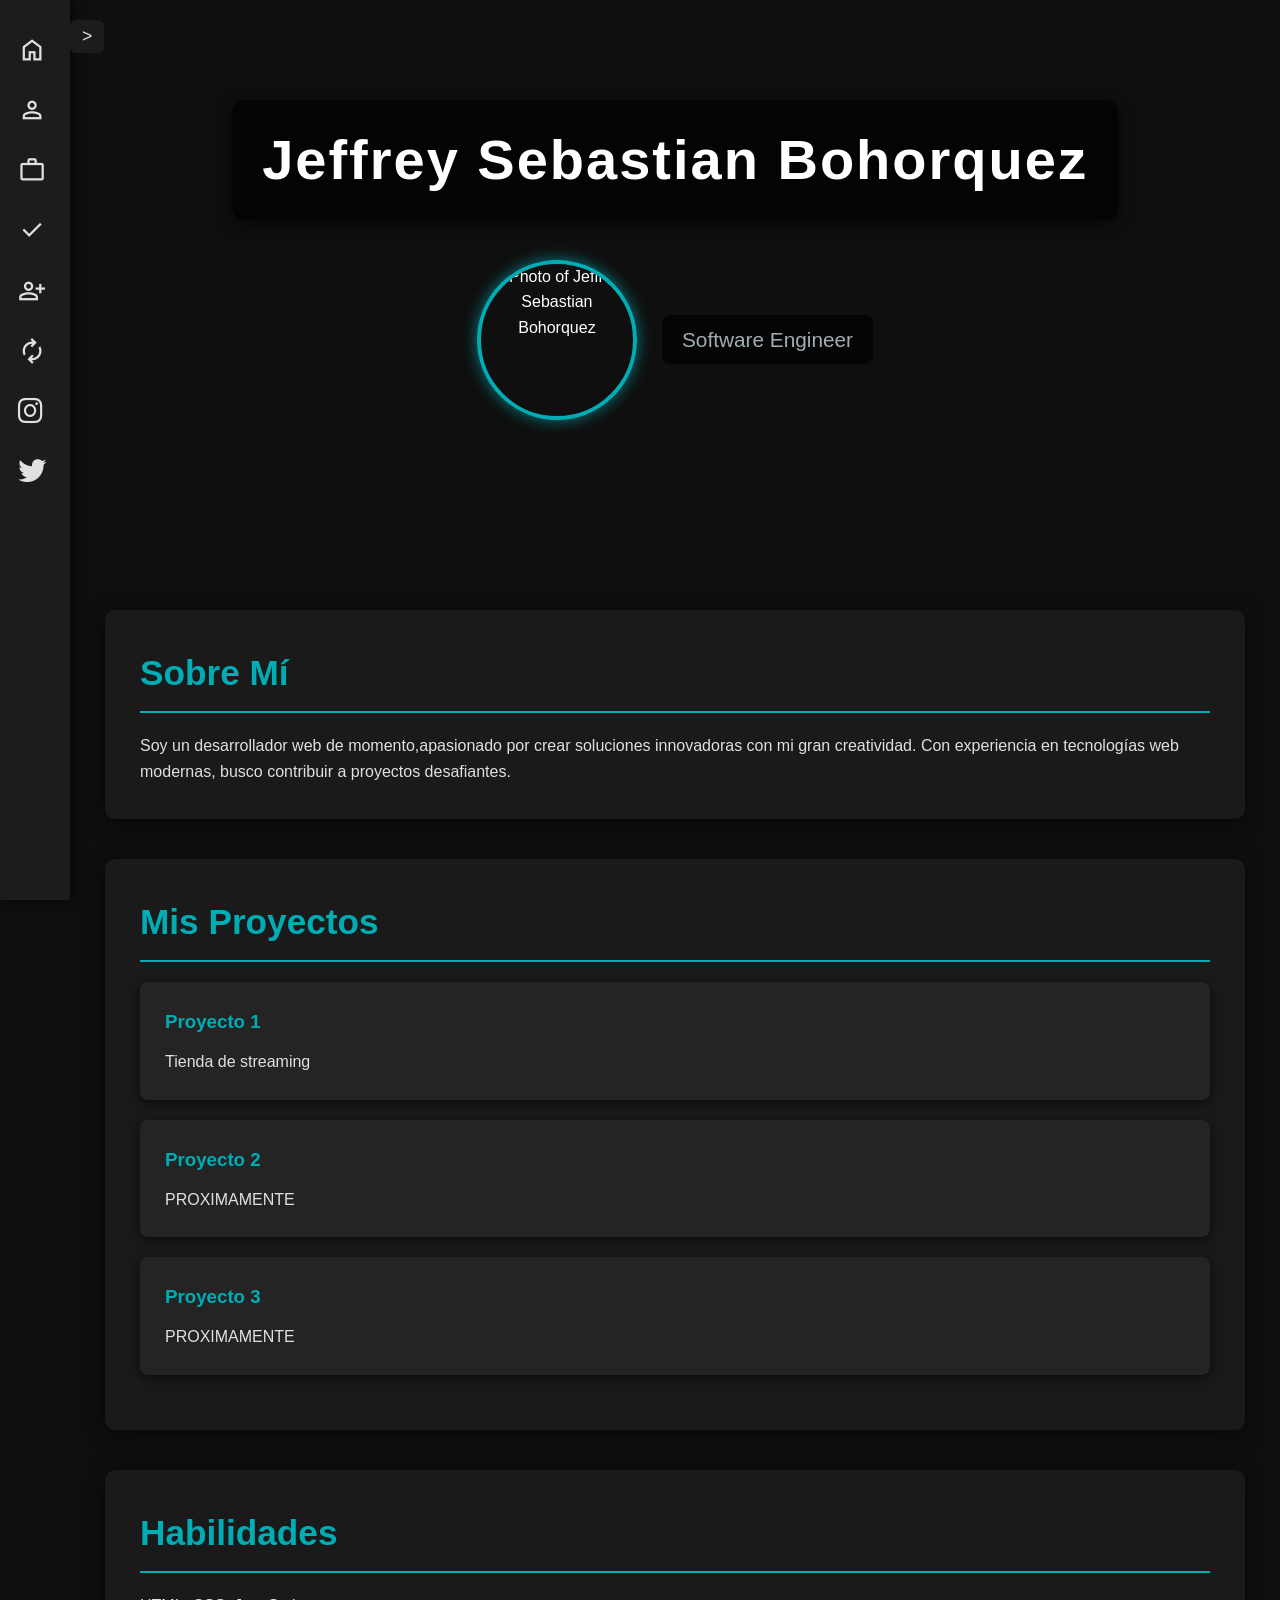
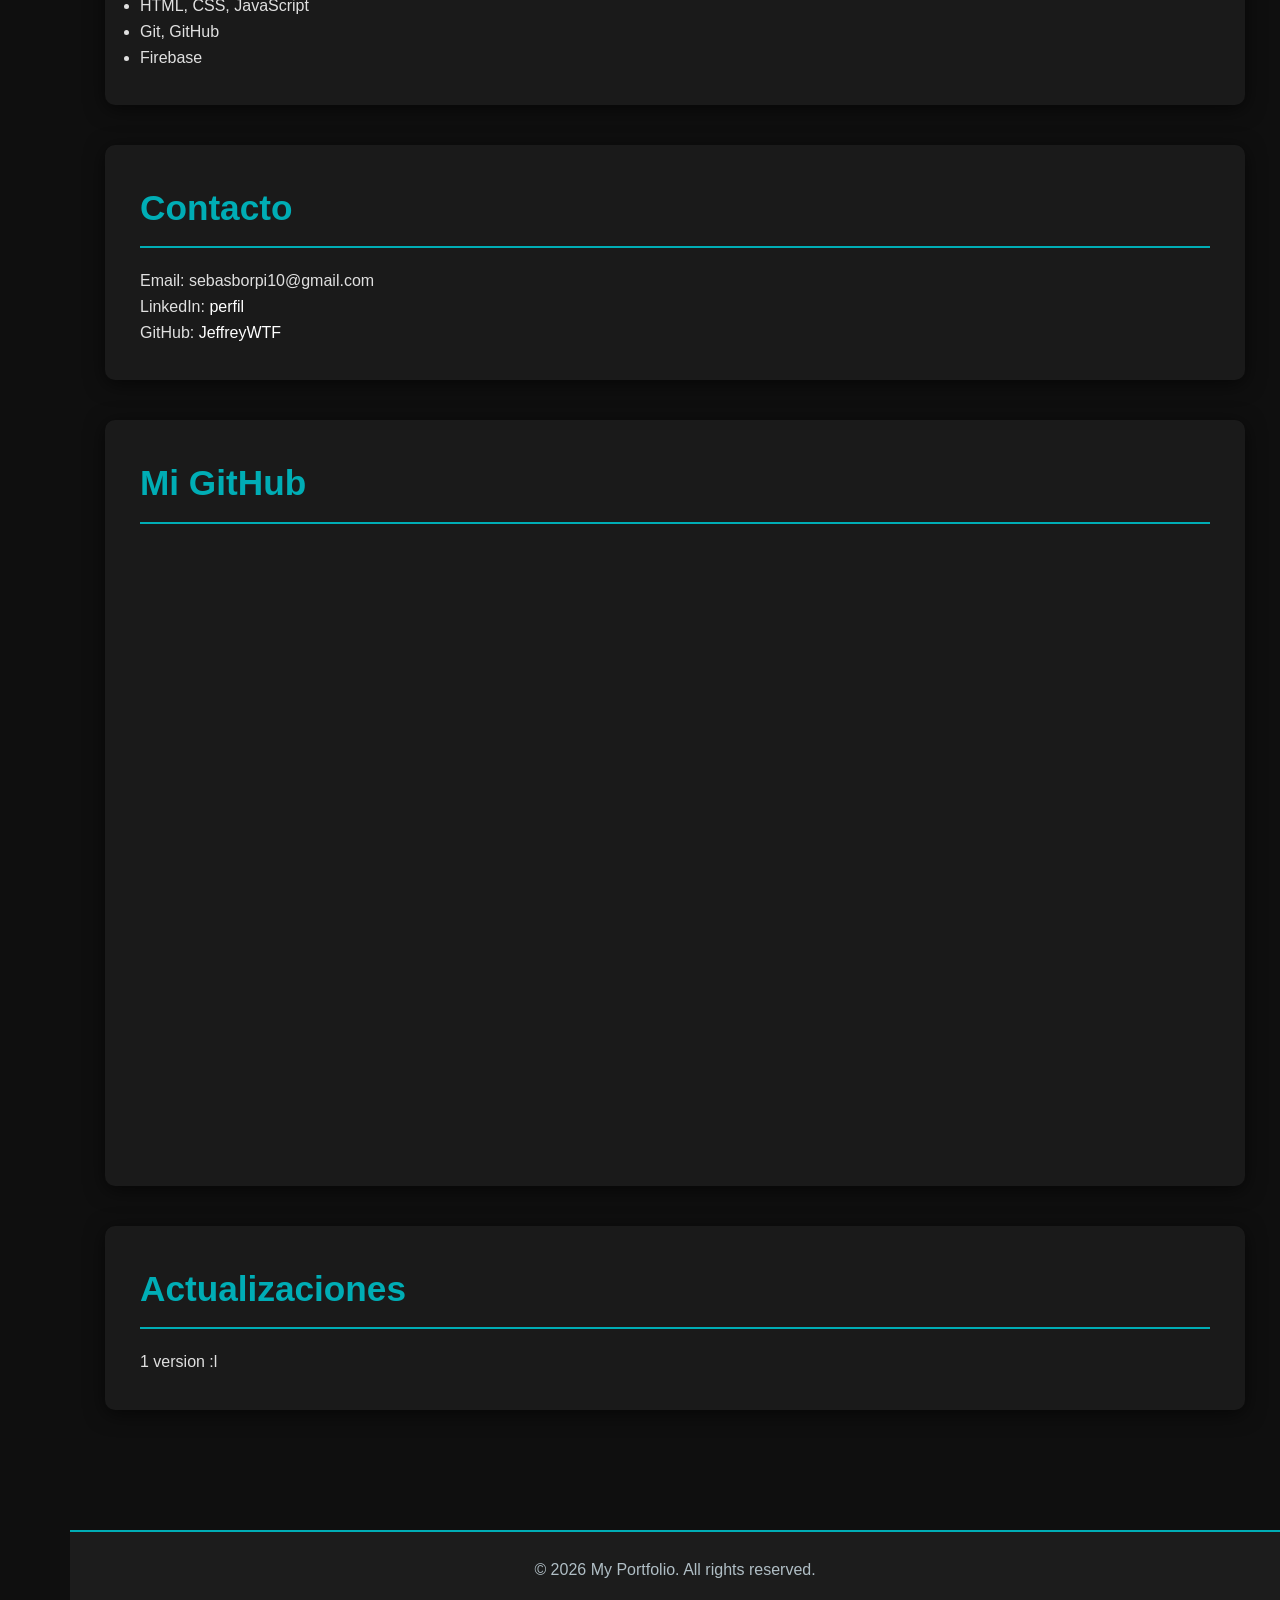
==== index.html @ 6d3e7079 "Minor adjustments to links and text" ====
<!DOCTYPE html>
<html lang="en">
<head>
    <meta charset="UTF-8">
    <meta name="viewport" content="width=device-width, initial-scale=1.0">
    <title>My Portfolio</title>
    <link rel="stylesheet" href="styles.css">
    <link href="https://fonts.googleapis.com/icon?family=Material+Symbols+Outlined:" rel="stylesheet">
    <link rel="stylesheet" href="https://cdnjs.cloudflare.com/ajax/libs/font-awesome/6.0.0/css/all.min.css">
</head>
<body>
    <header id="home">
        <h1>Jeffrey Sebastian Bohorquez</h1>
        <div class="header-content">
            <img src="img/yo.png" alt="Photo of Jeffrey Sebastian Bohorquez" class="profile-photo">
            <p>Software Engineer</p>
        </div>
    </header>
    
  <nav>
    <a href="#home"><i class="material-symbols-outlined">home</i><span class="text">Inicio</span></a>
    <a href="#about-me"><i class="material-symbols-outlined">person_outline</i><span class="text">Sobre Mí</span></a>
    <a href="#projects"><i class="material-symbols-outlined">work_outline</i><span class="text">Proyectos</span></a>
    <a href="#skills"><i class="material-symbols-outlined">check</i><span class="text">Habilidades</span></a>
    <a href="#contact"><i class="material-symbols-outlined">person_add</i><span class="text">Contacto</span></a>
    <a href="#updates"><i class="material-symbols-outlined">autorenew</i><span class="text">Actualizaciones</span></a>
    <a href="#" target="_blank"><i class="fa-brands fa-instagram"></i><span class="text">Instagram</span></a>
    <a href="#" target="_blank"><i class="fa-brands fa-twitter"></i><span class="text">Twitter</span></a>
</nav>
    
    <div class="container">
        <section id="about-me">
            <h2>Sobre Mí</h2>
            <p>Soy un desarrollador web de momento,apasionado por crear soluciones innovadoras con mi gran creatividad.
            Con experiencia en tecnologías web modernas, busco contribuir a proyectos desafiantes.</p>
        </section>
        
        <section id="projects">
            <h2>Mis Proyectos</h2>
            <div class="project">
                <h3>Proyecto 1</h3>
                <a  href="https://karito-streaming.web.app/?fbclid=PAVERFWARLc-lleHRuA2FlbQIxMABzcnRjBmFwcF9pZA8xMjQwMjQ1NzQyODc0MTQAAacv5zqW41UzOSfoG-gDs05r7Ld_RbQ0rKDMAB8_VG51razem8d9_9omB2Qs-Q_aem_AuSIjd5C3peaNzJaFSlWfQ">Tienda de streaming</a>
                
            </div>
            <div class="project">
                <h3>Proyecto 2</h3>
                <p>PROXIMAMENTE</p>
            </div>
            <div class="project">
                <h3>Proyecto 3</h3>
                <p>PROXIMAMENTE</p>
            </div>
        </section>
        
        <section id="skills">
            <h2>Habilidades</h2>
            <ul>
                <li>HTML, CSS, JavaScript</li>
                <li>Git, GitHub</li>
                <li>Firebase</li>
            </ul>
        </section>
        
        <section id="contact">
            <h2>Contacto</h2>
            <p>Email: sebasborpi10@gmail.com</p>
            <p>LinkedIn: <a href="#">perfil</a></p>
            <p>GitHub: <a href="https://github.com/JeffreyWTF">JeffreyWTF</a></p>
        </section>
        
        <section id="github-embed">
            <h2>Mi GitHub</h2>
            <iframe src="https://github.com/JeffreyWTF" width="100%" height="600" frameborder="0"></iframe>
        </section>
        
        <section id="updates">
            <h2>Actualizaciones</h2>
            <p>1 version :l</p>
        </section>
    </div>
    
    <footer>
        <p>&copy; 2026 My Portfolio. All rights reserved.</p>
    </footer>
    
    <button id="toggle-menu">></button>
    
    <script src="script.js"></script>
</body>
</html>
---- styles.css ----
* {
    margin: 0;
    padding: 0;
    box-sizing: border-box;
}
a{
    text-decoration: none;
    color: white;
}
body {
    font-family: 'Inter', 'Arial', sans-serif;
    line-height: 1.6;
    color: #e0e0e0;
    background: #0f0f0f url('img/dino-bg.jpg') repeat;
    padding-left: 70px;
    transition: padding-left 0.3s ease;
}

body.menu-expanded,
body.menu-hovered {
    padding-left: 220px;
}

header {
    position: relative;
    color: white;
    padding: 100px 20px;
    text-align: center;
}

header::before {
    content: '';
    position: absolute;
    inset: 0;
    background: url('img/head background.jpg') no-repeat center center;
    background-size: cover;
    filter: blur(6px) brightness(0.6);
    z-index: -1;
}

header h1 {
    font-size: 3.5em;
    margin-bottom: 20px;
    position: relative;
    z-index: 1;
    background: rgba(0, 0, 0, 0.7);
    padding: 15px 30px;
    border-radius: 12px;
    display: inline-block;
    text-align: center;
    letter-spacing: 2px;
    box-shadow: 0 4px 15px rgba(0,0,0,0.6);
}

.header-content {
    display: flex;
    align-items: center;
    justify-content: center;
    gap: 25px;
    position: relative;
    z-index: 1;
}

.profile-photo {
    width: 160px;
    height: 160px;
    border-radius: 50%;
    object-fit: cover;
    margin: 20px 0;
    border: 4px solid #00adb5;
    box-shadow: 0 0 15px rgba(0,173,181,0.7);
}

header p {
    font-size: 1.3em;
    opacity: 0.9;
    background: rgba(0, 0, 0, 0.7);
    padding: 8px 20px;
    border-radius: 8px;
    display: inline-block;
    text-align: center;
    color: #b0bec5;
}

nav {
    position: fixed;
    left: 0;
    top: 0;
    height: 100vh;
    width: 70px;
    background: #1c1c1c;
    padding: 20px 10px;
    display: flex;
    flex-direction: column;
    align-items: flex-start;
    transition: width 0.3s ease;
    overflow: hidden;
    box-shadow: 2px 0 10px rgba(0,0,0,0.7);
}

nav:hover, nav.expanded {
    width: 220px;
    background: #222;
}

nav a {
    color: #e0e0e0;
    text-decoration: none;
    margin: 8px 0;
    display: flex;
    align-items: center;
    width: 100%;
    transition: background 0.3s, color 0.3s;
    font-size: 1.1em;
    padding: 8px;
    border-radius: 6px;
}

nav a:hover {
    background: rgba(0, 173, 181, 0.2);
    color: #00adb5;
}

i.material-symbols-outlined , i.fas, i.fa-brands {
    font-size: 1.6em;
    margin-right: 12px;
    transition: color 0.3s;
}

.text {
    display: none;
    white-space: nowrap;
    opacity: 0;
    transition: opacity 0.3s ease;
}

nav:hover .text, nav.expanded .text {
    display: inline;
    opacity: 1;
}

#toggle-menu {
    position: fixed;
    left: 70px;
    top: 20px;
    background: #1c1c1c;
    color: #e0e0e0;
    border: none;
    padding: 6px 12px;
    cursor: pointer;
    font-size: 1.1em;
    z-index: 1000;
    border-radius: 6px;
    transition: background 0.3s, left 0.3s ease;
}

#toggle-menu:hover {
    background: #00adb5;
    color: #121212;
}

.container {
    max-width: 1200px;
    margin: 0 auto;
    padding: 30px;
}

section {
    margin: 40px 0;
    padding: 35px;
    background: #1a1a1a;
    border-radius: 10px;
    color: #e0e0e0;
    box-shadow: 0 4px 20px rgba(0,0,0,0.6);
}

section h2 {
    color: #00adb5;
    margin-bottom: 20px;
    font-size: 2.2em;
    border-bottom: 2px solid #00adb5;
    padding-bottom: 10px;
}

.project {
    background: #242424;
    padding: 25px;
    margin: 20px 0;
    border-radius: 8px;
    box-shadow: 0 3px 12px rgba(0,0,0,0.6);
    transition: transform 0.3s ease;
}

.project:hover {
    transform: translateY(-5px);
}

.project h3 {
    color: #00adb5;
    margin-bottom: 12px;
}

.project a {
    color: #e0e0e0;
    text-decoration: none;
    
}
footer {
    background: #1c1c1c;
    color: #b0bec5;
    text-align: center;
    padding: 25px;
    margin-top: 50px;
    border-top: 2px solid #00adb5;
}
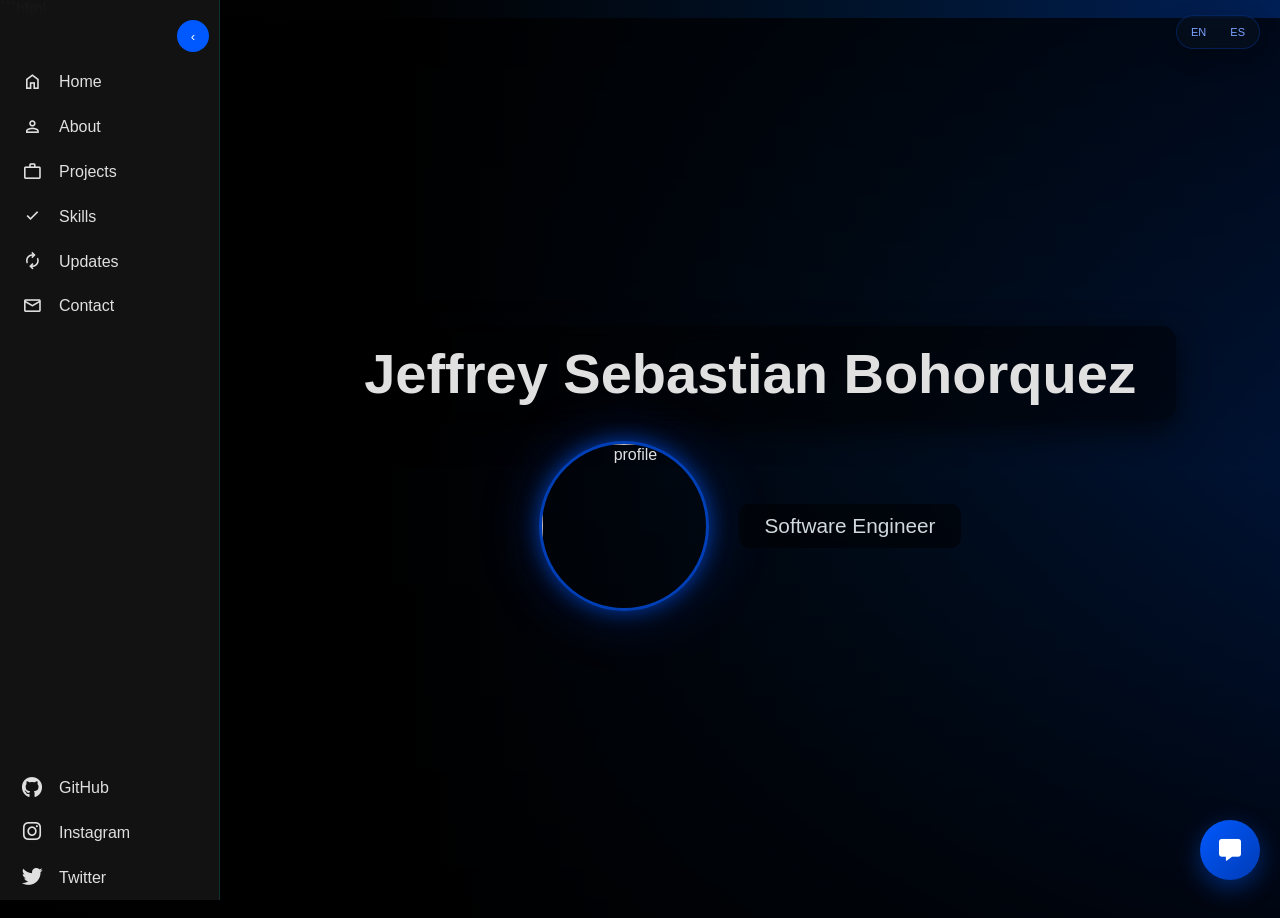
==== commit fc7695e5: "Portfolio Update – Version 1.9 This update includes major improvements, redesigns, and new features " ====
--- a/index.html
+++ b/index.html
@@ -1,90 +1,306 @@
+```html
 <!DOCTYPE html>
 <html lang="en">
 <head>
-    <meta charset="UTF-8">
-    <meta name="viewport" content="width=device-width, initial-scale=1.0">
-    <title>My Portfolio</title>
-    <link rel="stylesheet" href="styles.css">
-    <link href="https://fonts.googleapis.com/icon?family=Material+Symbols+Outlined:" rel="stylesheet">
-    <link rel="stylesheet" href="https://cdnjs.cloudflare.com/ajax/libs/font-awesome/6.0.0/css/all.min.css">
+  <meta charset="UTF-8">
+  <meta name="viewport" content="width=device-width, initial-scale=1.0">
+  <title>Portfolio - Software Engineer</title>
+
+  <link rel="stylesheet" href="styles.css">
+  <link rel="stylesheet" href="chat-tarductor.css">
+  <link rel="stylesheet" href="projects.css">
+
+  <!-- Icons -->
+  <link href="https://fonts.googleapis.com/icon?family=Material+Symbols+Outlined" rel="stylesheet">
+  <link rel="stylesheet" href="https://cdnjs.cloudflare.com/ajax/libs/font-awesome/6.0.0/css/all.min.css">
 </head>
+
 <body>
-    <header id="home">
-        <h1>Jeffrey Sebastian Bohorquez</h1>
-        <div class="header-content">
-            <img src="img/yo.png" alt="Photo of Jeffrey Sebastian Bohorquez" class="profile-photo">
-            <p>Software Engineer</p>
-        </div>
-    </header>
-    
-  <nav>
-    <a href="#home"><i class="material-symbols-outlined">home</i><span class="text">Inicio</span></a>
-    <a href="#about-me"><i class="material-symbols-outlined">person_outline</i><span class="text">Sobre Mí</span></a>
-    <a href="#projects"><i class="material-symbols-outlined">work_outline</i><span class="text">Proyectos</span></a>
-    <a href="#skills"><i class="material-symbols-outlined">check</i><span class="text">Habilidades</span></a>
-    <a href="#contact"><i class="material-symbols-outlined">person_add</i><span class="text">Contacto</span></a>
-    <a href="#updates"><i class="material-symbols-outlined">autorenew</i><span class="text">Actualizaciones</span></a>
-    <a href="#" target="_blank"><i class="fa-brands fa-instagram"></i><span class="text">Instagram</span></a>
-    <a href="#" target="_blank"><i class="fa-brands fa-twitter"></i><span class="text">Twitter</span></a>
+
+<!-- ===== TRADUCTOR ===== -->
+<div class="translator">
+  <button onclick="setLanguage('en')">EN</button>
+  <button onclick="setLanguage('es')">ES</button>
+</div>
+
+<!-- ===== SIDEBAR ===== -->
+<nav class="sidebar" id="sidebar">
+
+  <button id="toggleSidebar" class="toggle-btn">‹</button>
+
+  <ul class="nav-links">
+    <li><a href="#home"><i class="material-symbols-outlined">home</i><span data-en="Home" data-es="Inicio">Home</span></a></li>
+    <li><a href="#about"><i class="material-symbols-outlined">person</i><span data-en="About" data-es="Sobre mí">About</span></a></li>
+    <li><a href="#projects"><i class="material-symbols-outlined">work</i><span data-en="Projects" data-es="Proyectos">Projects</span></a></li>
+    <li><a href="#skills"><i class="material-symbols-outlined">check</i><span data-en="Skills" data-es="Habilidades">Skills</span></a></li>
+    <li><a href="#updates"><i class="material-symbols-outlined">autorenew</i><span data-en="Updates" data-es="Actualizaciones">Updates</span></a></li>
+    <li><a href="#contact"><i class="material-symbols-outlined">mail</i><span data-en="Contact" data-es="Contacto">Contact</span></a></li>
+  </ul>
+
+  <ul class="social-links">
+    <li><a href="https://github.com/JeffreyWTF" target="_blank"><i class="fa-brands fa-github"></i><span>GitHub</span></a></li>
+    <li><a href="https://www.instagram.com/jxfreyxtz" target="_blank"><i class="fa-brands fa-instagram"></i><span>Instagram</span></a></li>
+    <li><a href="https://x.com/Jeffrey44367050" target="_blank"><i class="fa-brands fa-twitter"></i><span>Twitter</span></a></li>
+  </ul>
+
 </nav>
-    
-    <div class="container">
-        <section id="about-me">
-            <h2>Sobre Mí</h2>
-            <p>Soy un desarrollador web de momento,apasionado por crear soluciones innovadoras con mi gran creatividad.
-            Con experiencia en tecnologías web modernas, busco contribuir a proyectos desafiantes.</p>
-        </section>
-        
-        <section id="projects">
-            <h2>Mis Proyectos</h2>
-            <div class="project">
-                <h3>Proyecto 1</h3>
-                <a  href="https://karito-streaming.web.app/?fbclid=PAVERFWARLc-lleHRuA2FlbQIxMABzcnRjBmFwcF9pZA8xMjQwMjQ1NzQyODc0MTQAAacv5zqW41UzOSfoG-gDs05r7Ld_RbQ0rKDMAB8_VG51razem8d9_9omB2Qs-Q_aem_AuSIjd5C3peaNzJaFSlWfQ">Tienda de streaming</a>
-                
+
+<!-- ===== MAIN ===== -->
+<main class="container">
+
+  <!-- HEADER -->
+  <section id="home" class="panel header-panel active">
+    <h1 data-en="Jeffrey Sebastian Bohorquez" data-es="Jeffrey Sebastián Bohórquez">
+      Jeffrey Sebastian Bohorquez
+    </h1>
+
+    <div class="header-content">
+      <img src="img/yo.png" alt="profile" class="profile-photo">
+      <p data-en="Software Engineer" data-es="Ingeniero de Software">
+        Software Engineer
+      </p>
+    </div>
+  </section>
+
+  <!-- ABOUT -->
+  <section id="about" class="panel">
+    <div class="content-box about-box">
+      <h2 data-en="About Me" data-es="Sobre mí">About Me</h2>
+
+      <p 
+      data-en="I am a creative web developer passionate about building modern digital experiences that combine design, performance and functionality."
+      data-es="Soy un desarrollador web creativo apasionado por crear experiencias digitales modernas que combinan diseño, rendimiento y funcionalidad.">
+      I am a creative web developer passionate about building modern digital experiences that combine design, performance and functionality.
+      </p>
+    </div>
+  </section>
+
+  <!-- PROJECTS -->
+  <section id="projects" class="panel">
+    <div class="content-box projects-box">
+      <h2 data-en="Projects" data-es="Proyectos">Projects</h2>
+
+      <div class="scroll-content">
+
+        <div id="store-sac" class="project-card store-sac">
+          <img src="img/store-sac-logo.png" alt="Store SAC">
+          <div class="project-info">
+            <h3>Store SAC</h3>
+            <p>Tienda de juegos beta 2.0</p>
+            <div class="project-actions">
+              <a href="https://store-sac-tienda-online.web.app" class="btn">Visitar</a>
             </div>
-            <div class="project">
-                <h3>Proyecto 2</h3>
-                <p>PROXIMAMENTE</p>
+          </div>
+        </div>
+
+        <div id="karito-streaming" class="project-card karito">
+          <img src="img/karito-streaming.png" alt="Karito Streaming">
+          <div class="project-info">
+            <h3>Karito Streaming</h3>
+            <p>Servicios de streaming variados</p>
+            <div class="project-actions">
+              <a href="https://karito-streaming.web.app/" class="btn">Visitar</a>
             </div>
-            <div class="project">
-                <h3>Proyecto 3</h3>
-                <p>PROXIMAMENTE</p>
+          </div>
+        </div>
+
+        <div id="valentine" class="project-card valentine">
+          <div class="project-info">
+            <h3>Carta San Valentín</h3>
+            <p>Página romántica interactiva</p>
+            <div class="project-actions">
+              <a href="https://jeffreywtf.github.io/San-valentin/" class="btn">Visitar</a>
             </div>
-        </section>
-        
-        <section id="skills">
-            <h2>Habilidades</h2>
-            <ul>
-                <li>HTML, CSS, JavaScript</li>
-                <li>Git, GitHub</li>
-                <li>Firebase</li>
-            </ul>
-        </section>
-        
-        <section id="contact">
-            <h2>Contacto</h2>
-            <p>Email: sebasborpi10@gmail.com</p>
-            <p>LinkedIn: <a href="#">perfil</a></p>
-            <p>GitHub: <a href="https://github.com/JeffreyWTF">JeffreyWTF</a></p>
-        </section>
-        
-        <section id="github-embed">
-            <h2>Mi GitHub</h2>
-            <iframe src="https://github.com/JeffreyWTF" width="100%" height="600" frameborder="0"></iframe>
-        </section>
-        
-        <section id="updates">
-            <h2>Actualizaciones</h2>
-            <p>1 version :l</p>
-        </section>
-    </div>
-    
-    <footer>
-        <p>&copy; 2026 My Portfolio. All rights reserved.</p>
-    </footer>
-    
-    <button id="toggle-menu">></button>
-    
-    <script src="script.js"></script>
+          </div>
+        </div>
+
+        <div id="school" class="project-card school">
+          <div class="project-info">
+            <h3>Web Colegio</h3>
+            <p>Próximamente sistema escolar</p>
+            <div class="project-actions">
+              <button class="btn disabled">Próximamente</button>
+            </div>
+          </div>
+        </div>
+
+      </div>
+    </div>
+  </section>
+
+  <!-- SKILLS -->
+  <section id="skills" class="panel">
+    <div class="content-box skills-box">
+      <h2 data-en="Skills" data-es="Habilidades">Skills</h2>
+
+      <ul class="skills-list">
+        <li><i class="fa-brands fa-html5"></i> HTML</li>
+        <li><i class="fa-brands fa-css3-alt"></i> CSS</li>
+        <li><i class="fa-brands fa-js"></i> JavaScript</li>
+        <li><i class="fa-brands fa-github"></i> GitHub</li>
+        <li><i class="fa-solid fa-fire"></i> Firebase</li>
+      </ul>
+    </div>
+  </section>
+
+  <!-- UPDATES -->
+  <section id="updates" class="panel scrollable">
+    <div class="content-box updates-box">
+      <h2 data-en="Updates" data-es="Actualizaciones">Updates</h2>
+
+      <div class="scroll-content">
+
+        <!-- 1.9 -->
+        <div class="update-card">
+          <span class="tag">v1.9</span>
+          <h3 
+            data-en="Current Version & New Projects"
+            data-es="Versión Actual y Nuevos Proyectos">
+            Current Version & New Projects
+          </h3>
+          <p 
+            data-en="Current version with new projects added to the portfolio. Improved content and expanded project showcase."
+            data-es="Versión actual con nuevos proyectos agregados al portafolio. Mejora en el contenido y ampliación de la sección de proyectos.">
+            Current version with new projects added.
+          </p>
+        </div>
+
+        <!-- 1.8 JS -->
+        <div class="update-card">
+          <span class="tag">v1.8</span>
+          <h3 
+            data-en="JavaScript Optimization"
+            data-es="Optimización de JavaScript">
+            JavaScript Optimization
+          </h3>
+          <p 
+            data-en="JavaScript code was optimized and fixed to ensure smooth functionality and better performance across all sections."
+            data-es="Se optimizó y corrigió el código JavaScript para asegurar un funcionamiento fluido y mejor rendimiento en todas las secciones.">
+            JavaScript optimized for better performance.
+          </p>
+        </div>
+
+        <!-- 1.8 Skills -->
+        <div class="update-card">
+          <span class="tag">v1.8</span>
+          <h3 
+            data-en="Skills UI Improvement"
+            data-es="Mejora de la Interfaz de Habilidades">
+            Skills UI Improvement
+          </h3>
+          <p 
+            data-en="Updated skills section with a cleaner and more modern design, improving readability and visual consistency."
+            data-es="Se mejoró la sección de habilidades con un diseño más limpio y moderno, mejorando la legibilidad y consistencia visual.">
+            Improved skills section design.
+          </p>
+        </div>
+
+        <!-- 1.7 -->
+        <div class="update-card">
+          <span class="tag">v1.7</span>
+          <h3 
+            data-en="Projects Section Redesign"
+            data-es="Rediseño de la Sección de Proyectos">
+            Projects Section Redesign
+          </h3>
+          <p 
+            data-en="New design for the projects section, improving visual presentation and interaction to better showcase each project."
+            data-es="Nuevo diseño en la sección de proyectos, mejorando la presentación visual e interacción para mostrar mejor cada proyecto.">
+            New design for projects section.
+          </p>
+        </div>
+
+        <!-- 1.6 -->
+        <div class="update-card">
+          <span class="tag">v1.6</span>
+          <h3 
+            data-en="Major Redesign & Features"
+            data-es="Rediseño Completo y Nuevas Funcionalidades">
+            Major Redesign & Features
+          </h3>
+          <p 
+            data-en="Complete redesign: removed scroll system and implemented independent sections like separate pages. Added beta chatbot and language translator. New animations, improved styles, and updated blue color palette."
+            data-es="Rediseño completo: se eliminó el scroll y se implementaron secciones independientes como páginas. Se añadió un chatbot beta y traductor de idiomas. Nuevas animaciones, mejoras de estilo y cambio en tonos azules.">
+            Complete redesign with new features and independent sections.
+          </p>
+        </div>
+
+        <!-- 1.2 -->
+        <div class="update-card">
+          <span class="tag">v1.2</span>
+          <h3 
+            data-en="Structure & Layout Upgrade"
+            data-es="Mejora de Estructura y Diseño">
+            Structure & Layout Upgrade
+          </h3>
+          <p 
+            data-en="Major improvements in HTML and CSS structure. Sections were reorganized, content added, and images and links integrated for a more complete layout."
+            data-es="Mejoras importantes en la estructura HTML y CSS. Se reorganizaron las secciones, se añadió contenido, enlaces e imágenes para un diseño más completo.">
+            Major improvements in structure, sections, and content.
+          </p>
+        </div>
+
+        <!-- 1.1 -->
+        <div class="update-card">
+          <span class="tag">v1.1</span>
+          <h3 
+            data-en="Menu & Bug Fixes"
+            data-es="Corrección de Menú y Errores">
+            Menu & Bug Fixes
+          </h3>
+          <p 
+            data-en="Fixes applied to navigation menu and small bugs. Improved stability and usability across the interface."
+            data-es="Correcciones en el menú de navegación y pequeños errores. Mejora en la estabilidad y usabilidad de la interfaz.">
+            Fixes applied to navigation menu and small bugs.
+          </p>
+        </div>
+
+        <!-- 1.0 -->
+        <div class="update-card">
+          <span class="tag">v1.0</span>
+          <h3 
+            data-en="Portfolio Base Creation"
+            data-es="Creación Base del Portafolio">
+            Portfolio Base Creation
+          </h3>
+          <p 
+            data-en="Initial version of the portfolio created using basic HTML and CSS. A functional foundation designed to support future features and improvements."
+            data-es="Versión inicial del portafolio creada con HTML y CSS básicos. Una base funcional pensada para soportar futuras mejoras y nuevas funcionalidades.">
+            Initial version of the portfolio created using basic HTML and CSS.
+          </p>
+        </div>
+
+      </div>
+    </div>
+  </section>
+
+  <!-- CONTACT -->
+  <section id="contact" class="panel">
+    <div class="content-box contact-box">
+      <h2 data-en="Contact" data-es="Contacto">Contact</h2>
+      <p>Email: sebasborpi10@gmail.com</p>
+    </div>
+  </section>
+
+</main>
+
+<!-- ===== CHAT ===== -->
+<div class="chatbot-container">
+  <div class="chat-header" onclick="toggleChat()">
+    <i class="fa-solid fa-message"></i>
+  </div>
+
+  <div class="chat-body" id="chatBody">
+    <div class="chat-message bot">Hola 👋 ¿En qué puedo ayudarte?</div>
+  </div>
+
+  <div class="chat-footer">
+    <input type="text" id="chatInput" placeholder="Escribe..." />
+    <button onclick="sendMessage()">➤</button>
+  </div>
+</div>
+<script src="script.js" defer></script>
+
 </body>
 </html>
+
--- a/styles.css
+++ b/styles.css
@@ -1,215 +1,655 @@
+/* ================= RESET ================= */
 * {
-    margin: 0;
-    padding: 0;
-    box-sizing: border-box;
-}
-a{
-    text-decoration: none;
-    color: white;
-}
+  margin: 0;
+  padding: 0;
+  box-sizing: border-box;
+}
+
+a {
+  text-decoration: none;
+  color: #e0e0e0;
+}
+
+html {
+  scroll-behavior: smooth;
+}
+
 body {
-    font-family: 'Inter', 'Arial', sans-serif;
-    line-height: 1.6;
-    color: #e0e0e0;
-    background: #0f0f0f url('img/dino-bg.jpg') repeat;
-    padding-left: 70px;
-    transition: padding-left 0.3s ease;
-}
-
-body.menu-expanded,
-body.menu-hovered {
-    padding-left: 220px;
-}
-
-header {
-    position: relative;
-    color: white;
-    padding: 100px 20px;
-    text-align: center;
-}
-
-header::before {
-    content: '';
-    position: absolute;
-    inset: 0;
-    background: url('img/head background.jpg') no-repeat center center;
-    background-size: cover;
-    filter: blur(6px) brightness(0.6);
-    z-index: -1;
-}
-
-header h1 {
-    font-size: 3.5em;
-    margin-bottom: 20px;
-    position: relative;
-    z-index: 1;
-    background: rgba(0, 0, 0, 0.7);
-    padding: 15px 30px;
-    border-radius: 12px;
-    display: inline-block;
-    text-align: center;
-    letter-spacing: 2px;
-    box-shadow: 0 4px 15px rgba(0,0,0,0.6);
-}
-
+  font-family: 'Inter', 'Arial', sans-serif;
+
+  background: linear-gradient(
+    to right,
+    #000000 0%,
+    #010101 30%,
+    #00142e 70%,
+    #001f55 100%
+  );
+
+  color: #e0e0e0;
+  height: 100vh;
+  overflow: hidden;
+}
+
+
+/* ================= MAIN CONTAINER ================= */
+.container {
+  margin-left: 220px;
+  height: 100vh;
+  position: relative;
+  overflow: hidden;
+  transition: margin-left 0.4s ease;
+}
+
+.sidebar.collapsed ~ .container {
+  margin-left: 70px;
+}
+
+
+/* ================= PANELS ================= */
+.panel {
+  position: absolute;
+  inset: 0;
+
+  display: flex;
+  align-items: center;
+  justify-content: center;
+
+  padding: 60px 40px;
+
+  opacity: 0;
+  transform: translateY(40px) scale(0.98);
+  transition: 0.6s ease;
+}
+
+.panel.active {
+  opacity: 1;
+  transform: translateY(0) scale(1);
+  z-index: 2;
+}
+
+
+/* ================= HEADER FIX ================= */
+#home.panel {
+  text-align: center;
+}
+
+/* 🔥 evita que se comprima */
+.header-panel {
+  width: 100%;
+  max-width: none;
+}
+
+/* 🔥 mejora responsive */
 .header-content {
-    display: flex;
-    align-items: center;
-    justify-content: center;
-    gap: 25px;
-    position: relative;
-    z-index: 1;
-}
-
+  display: flex;
+  align-items: center;
+  justify-content: center;
+  gap: 30px;
+  margin-top: 20px;
+  flex-wrap: wrap; /* clave */
+}
+
+
+/* ================= HEADER PANEL (FIX REAL) ================= */
+.header-panel {
+  position: relative;
+  text-align: center;
+  overflow: hidden;
+
+  /* 🔥 CLAVE */
+  height: 100%;
+  width: 100%;
+
+  display: flex;
+  flex-direction: column;
+  align-items: center;
+  justify-content: center;
+}
+/* Background */
+.header-panel::before {
+  content: '';
+  position: absolute;
+  inset: 0;
+  background: url('img/head background.jpg') no-repeat center center;
+  background-size: cover;
+  filter: blur(3px) brightness(0.5);
+  transform: scale(1.1);
+  z-index: -2;
+  animation: bgMove 12s ease-in-out infinite alternate;
+}
+
+/* Overlay */
+.header-panel::after {
+  content: '';
+  position: absolute;
+  inset: 0;
+  background: linear-gradient(
+    to bottom,
+    rgba(0,0,0,0.7),
+    rgba(0,0,0,0.4),
+    rgba(0,0,0,0.8)
+  );
+  z-index: -1;
+}
+
+/* Title */
+.header-panel h1 {
+  font-size: 3.5em;
+  background: rgba(0,0,0,0.5);
+  backdrop-filter: blur(10px);
+  padding: 15px 40px;
+  border-radius: 15px;
+  box-shadow: 0 10px 30px rgba(0,0,0,0.6);
+}
+
+/* Content */
+.header-content {
+  display: flex;
+  align-items: center;
+  justify-content: center;
+  gap: 30px;
+  margin-top: 20px;
+}
+
+/* Profile */
 .profile-photo {
-    width: 160px;
-    height: 160px;
-    border-radius: 50%;
-    object-fit: cover;
-    margin: 20px 0;
-    border: 4px solid #00adb5;
-    box-shadow: 0 0 15px rgba(0,173,181,0.7);
-}
-
-header p {
-    font-size: 1.3em;
-    opacity: 0.9;
-    background: rgba(0, 0, 0, 0.7);
-    padding: 8px 20px;
-    border-radius: 8px;
-    display: inline-block;
-    text-align: center;
-    color: #b0bec5;
-}
-
-nav {
-    position: fixed;
-    left: 0;
-    top: 0;
-    height: 100vh;
-    width: 70px;
-    background: #1c1c1c;
-    padding: 20px 10px;
-    display: flex;
-    flex-direction: column;
-    align-items: flex-start;
-    transition: width 0.3s ease;
-    overflow: hidden;
-    box-shadow: 2px 0 10px rgba(0,0,0,0.7);
-}
-
-nav:hover, nav.expanded {
-    width: 220px;
-    background: #222;
-}
-
-nav a {
-    color: #e0e0e0;
-    text-decoration: none;
-    margin: 8px 0;
-    display: flex;
-    align-items: center;
-    width: 100%;
-    transition: background 0.3s, color 0.3s;
-    font-size: 1.1em;
-    padding: 8px;
-    border-radius: 6px;
-}
-
-nav a:hover {
-    background: rgba(0, 173, 181, 0.2);
-    color: #00adb5;
-}
-
-i.material-symbols-outlined , i.fas, i.fa-brands {
-    font-size: 1.6em;
-    margin-right: 12px;
-    transition: color 0.3s;
-}
-
-.text {
-    display: none;
-    white-space: nowrap;
+  width: 170px;
+  height: 170px;
+  border-radius: 50%;
+  object-fit: cover;
+
+  /* Nuevo color base */
+  border: 3px solid rgba(0, 89, 255, 0.7);
+
+  box-shadow: 
+    0 0 20px rgba(0, 89, 255, 0.6),
+    0 0 60px rgba(0, 89, 255, 0.25);
+
+  transition: transform 0.4s ease, box-shadow 0.4s ease;
+}
+
+/* Hover más pro */
+.profile-photo:hover {
+  transform: scale(1.08);
+
+  box-shadow: 
+    0 0 30px rgba(0, 89, 255, 0.9),
+    0 0 80px rgba(0, 89, 255, 0.4);
+}
+
+/* Text */
+.header-panel p {
+  font-size: 1.3em;
+  background: rgba(0,0,0,0.5);
+  padding: 10px 25px;
+  border-radius: 10px;
+}
+
+
+
+/* ================= SIDEBAR ================= */
+.sidebar {
+  position: fixed;
+  top: 0;
+  left: 0;
+  width: 220px;
+  height: 100%;
+
+  display: flex;
+  flex-direction: column;
+  justify-content: space-between;
+
+  background: rgba(20,20,20,0.95);
+  backdrop-filter: blur(12px);
+  border-right: 1px solid rgba(0,173,181,0.2);
+
+  transition: width 0.4s ease;
+  overflow: hidden;
+  z-index: 2000;
+}
+
+/* collapsed */
+.sidebar.collapsed {
+  width: 70px;
+}
+
+.toggle-btn {
+  position: absolute;
+  top: 20px;
+  right: 10px;
+
+  width: 32px;
+  height: 32px;
+
+  background: #0059ff;
+  color: #fff;
+
+  border: none;
+  border-radius: 50%;
+
+  cursor: pointer;
+
+  display: flex;
+  align-items: center;
+  justify-content: center;
+
+  z-index: 2100;
+}
+
+.sidebar.collapsed .toggle-btn {
+  right: 50%;
+  transform: translateX(50%);
+}
+
+
+/* ===== LIST ===== */
+.sidebar ul {
+  list-style: none;
+  margin-top: 60px;
+  width: 100%;
+}
+
+/* ===== LINKS ===== */
+.sidebar ul li a {
+  display: flex;
+  align-items: center;
+  gap: 15px;
+
+  padding: 12px 20px;
+  transition: 0.3s;
+
+  white-space: nowrap;
+}
+
+/* ===== ICONS ===== */
+.sidebar ul li a i {
+  min-width: 24px;
+  text-align: center;
+  font-size: 1.3em;
+}
+
+/* ===== TEXT ===== */
+.sidebar ul li a span {
+  transition: opacity 0.3s ease, width 0.3s ease;
+}
+
+/* ===== COLLAPSED FIX ===== */
+.sidebar.collapsed ul li a {
+  justify-content: center;
+  align-items: center;
+  padding: 12px 0;
+}
+
+.sidebar.collapsed span {
+  display: none;
+}
+
+/* ===== HOVER ===== */
+.sidebar ul li a:hover {
+  background: rgba(0, 89, 255, 0.15);
+  color: #0059ff;
+}
+
+/* ================= SOCIAL COLORS ================= */
+.sidebar a[href*="github"]:hover {
+  background: rgba(255,255,255,0.1);
+  color: #ffffff;
+}
+
+.sidebar a[href*="instagram"]:hover {
+  background: linear-gradient(45deg, #f58529, #dd2a7b, #8134af, #515bd4);
+  color: #fff;
+}
+
+.sidebar a[href*="twitter"]:hover,
+.sidebar a[href*="x.com"]:hover {
+  background: rgba(29, 155, 240, 0.2);
+  color: #1d9bf0;
+}
+
+/* ================= CONTENT BOX ================= */
+.content-box {
+  background: rgba(255,255,255,0.03);
+  border: 1px solid rgba(255,255,255,0.08);
+  backdrop-filter: blur(8px);
+  padding: 30px;
+  border-radius: 12px;
+  max-width: 900px;
+  width: 100%;
+}
+
+
+/* ================= PROJECTS PRO ================= */
+.projects-box {
+  max-width: 1350px;
+  margin: auto;
+  padding: 10px;
+}
+
+/* ===== GRID MODERNO ===== */
+#projects .scroll-content {
+  display: grid;
+  grid-template-columns: repeat(auto-fit, minmax(280px, 1fr));
+  gap: 28px;
+
+  max-height: none;
+  overflow: visible;
+}
+
+/* ===== TARJETA ===== */
+.project-card {
+  position: relative;
+  height: 270px;
+  border-radius: 18px;
+  overflow: hidden;
+
+  background: linear-gradient(
+    145deg,
+    rgba(20, 20, 25, 0.9),
+    rgba(10, 10, 15, 0.95)
+  );
+
+  border: 1px solid rgba(255, 255, 255, 0.06);
+
+  backdrop-filter: blur(12px);
+  -webkit-backdrop-filter: blur(12px);
+
+  transition: all 0.4s cubic-bezier(0.22, 1, 0.36, 1);
+
+  display: flex;
+  align-items: flex-end;
+  padding: 20px;
+}
+
+/* brillo suave */
+.project-card::before {
+  content: "";
+  position: absolute;
+  inset: 0;
+
+  background: linear-gradient(
+    120deg,
+    transparent 40%,
+    rgba(0, 140, 255, 0.15),
+    transparent 60%
+  );
+
+  opacity: 0;
+  transition: 0.4s;
+}
+
+/* ===== HOVER ===== */
+.project-card:hover {
+  transform: translateY(-8px) scale(1.03);
+  border: 1px solid rgba(0, 140, 255, 0.4);
+  box-shadow: 0 15px 40px rgba(0, 140, 255, 0.15);
+}
+
+.project-card:hover::before {
+  opacity: 1;
+}
+
+/* ===== IMAGEN ===== */
+.project-card img {
+  position: absolute;
+  inset: 0;
+  width: 100%;
+  height: 100%;
+  object-fit: cover;
+
+  filter: brightness(0.7);
+  transition: 0.5s;
+}
+
+.project-card:hover img {
+  transform: scale(1.1);
+  filter: brightness(0.5);
+}
+
+/* ===== OVERLAY INFO ===== */
+.project-info {
+  position: relative;
+  z-index: 2;
+
+  transform: translateY(20px);
+  opacity: 0;
+
+  transition: 0.4s;
+}
+
+.project-card:hover .project-info {
+  transform: translateY(0);
+  opacity: 1;
+}
+
+/* ===== TEXTO ===== */
+.project-info h3 {
+  font-size: 20px;
+  margin-bottom: 6px;
+  color: #fff;
+}
+
+.project-info p {
+  font-size: 14px;
+  color: #ccc;
+  margin-bottom: 12px;
+}
+
+/* ===== BOTÓN ===== */
+.project-info a {
+  display: inline-block;
+  padding: 8px 16px;
+  font-size: 13px;
+
+  background: linear-gradient(135deg, #007bff, #00c6ff);
+  color: #fff;
+  border-radius: 8px;
+
+  transition: 0.3s;
+}
+
+.project-info a:hover {
+  transform: scale(1.05);
+  box-shadow: 0 5px 15px rgba(0, 140, 255, 0.4);
+}
+
+/* ===== CONTENEDOR ===== */
+.skills-box {
+  max-width: 1200px;
+  margin: auto;
+}
+
+/* ===== GRID ===== */
+.skills-list {
+  display: grid;
+  grid-template-columns: repeat(auto-fit, minmax(180px, 1fr));
+  gap: 20px;
+
+  list-style: none;
+  padding: 0;
+  margin-top: 30px;
+}
+
+/* ===== CARD ===== */
+.skills-list li {
+  background: rgba(255, 255, 255, 0.03);
+  border: 1px solid rgba(255, 255, 255, 0.08);
+  border-radius: 14px;
+
+  padding: 25px 15px;
+  text-align: center;
+
+  font-size: 16px;
+  font-weight: 500;
+  color: #fff;
+
+  display: flex;
+  flex-direction: column;
+  align-items: center;
+  gap: 10px;
+
+  transition: 0.3s ease;
+  cursor: pointer;
+}
+
+/* ===== ICONOS ===== */
+.skills-list li i {
+  font-size: 32px;
+  transition: 0.3s;
+}
+
+/* ===== HOVER GENERAL ===== */
+.skills-list li:hover {
+  transform: translateY(-8px) scale(1.05);
+  border-color: #0059ff;
+  box-shadow: 0 10px 25px rgba(0, 89, 255, 0.25);
+}
+
+/* ===== EFECTO ICONO ===== */
+.skills-list li:hover i {
+  transform: scale(1.2);
+}
+
+/* ===== COLORES POR TECNOLOGÍA ===== */
+.skills-list li:nth-child(1):hover i { color: #e34c26; } /* HTML */
+.skills-list li:nth-child(2):hover i { color: #264de4; } /* CSS */
+.skills-list li:nth-child(3):hover i { color: #f0db4f; } /* JavaScript */
+.skills-list li:nth-child(4):hover i { color: #ffffff; } /* GitHub */
+.skills-list li:nth-child(5):hover i { color: #ffca28; } /* Firebase */
+
+/* ================= UPDATES ================= */
+.update-card {
+  background: rgba(255, 255, 255, 0.03);
+  border: 1px solid rgba(255,255,255,0.08);
+  padding: 20px;
+  margin-bottom: 20px;
+  border-radius: 12px;
+  transition: 0.3s;
+}
+
+.update-card:hover {
+  transform: translateY(-5px);
+  border-color: #0059ff;
+}
+
+.tag {
+  display: inline-block;
+  padding: 5px 10px;
+  font-size: 0.8em;
+  background: rgba(0, 89, 255, 0.15);
+  color: #0059ff;
+  border-radius: 6px;
+  margin-bottom: 10px;
+}
+
+.update-meta {
+  display: flex;
+  justify-content: space-between;
+  margin-top: 10px;
+  font-size: 0.9em;
+  color: #94a3b8;
+}
+
+/* ================= SCROLL SOLO EN UPDATES ================= */
+.panel.scrollable {
+  align-items: flex-start; /* 🔥 evita centrado raro */
+  padding-top: 80px;
+}
+
+.panel.scrollable .content-box {
+  max-height: 80vh;
+  overflow-y: auto;
+  padding-right: 10px;
+}
+
+/* ===== SCROLL PERSONALIZADO ===== */
+.panel.scrollable .content-box::-webkit-scrollbar {
+  width: 6px;
+}
+
+.panel.scrollable .content-box::-webkit-scrollbar-thumb {
+  background: #0059ff;
+  border-radius: 10px;
+}
+
+.panel.scrollable .content-box::-webkit-scrollbar-track {
+  background: transparent;
+}
+
+/* ================= TEXT ================= */
+h2 {
+  color: #0059ff;
+  margin-bottom: 20px;
+}
+
+p {
+  color: #cfd8dc;
+}
+
+
+/* ================= BUTTON ================= */
+.btn {
+  padding: 10px 20px;
+  background: #0059ff;
+  border-radius: 8px;
+}
+
+.btn:hover {
+  background: #0041cc; /* tono más oscuro para hover */
+}
+
+/* ================= HEADER ANIMATIONS FIX ================= */
+.header-panel h1,
+.header-panel .profile-photo,
+.header-panel p {
+  opacity: 0;
+  transform: translateY(40px) scale(0.95);
+  filter: blur(6px); /* 🔥 más suave */
+}
+
+/* ACTIVACIÓN */
+#home.active h1 {
+  animation: fadeUp 1s cubic-bezier(0.22, 1, 0.36, 1) forwards;
+}
+
+#home.active .profile-photo {
+  animation: zoomFade 1.2s cubic-bezier(0.22, 1, 0.36, 1) forwards;
+  animation-delay: 0.2s;
+}
+
+#home.active p {
+  animation: fadeUp 1.2s cubic-bezier(0.22, 1, 0.36, 1) forwards;
+  animation-delay: 0.4s;
+}
+
+/* ================= ANIMATIONS ================= */
+@keyframes fadeUp {
+  from {
     opacity: 0;
-    transition: opacity 0.3s ease;
-}
-
-nav:hover .text, nav.expanded .text {
-    display: inline;
+    transform: translateY(40px) scale(0.95);
+    filter: blur(6px);
+  }
+  to {
     opacity: 1;
-}
-
-#toggle-menu {
-    position: fixed;
-    left: 70px;
-    top: 20px;
-    background: #1c1c1c;
-    color: #e0e0e0;
-    border: none;
-    padding: 6px 12px;
-    cursor: pointer;
-    font-size: 1.1em;
-    z-index: 1000;
-    border-radius: 6px;
-    transition: background 0.3s, left 0.3s ease;
-}
-
-#toggle-menu:hover {
-    background: #00adb5;
-    color: #121212;
-}
-
-.container {
-    max-width: 1200px;
-    margin: 0 auto;
-    padding: 30px;
-}
-
-section {
-    margin: 40px 0;
-    padding: 35px;
-    background: #1a1a1a;
-    border-radius: 10px;
-    color: #e0e0e0;
-    box-shadow: 0 4px 20px rgba(0,0,0,0.6);
-}
-
-section h2 {
-    color: #00adb5;
-    margin-bottom: 20px;
-    font-size: 2.2em;
-    border-bottom: 2px solid #00adb5;
-    padding-bottom: 10px;
-}
-
-.project {
-    background: #242424;
-    padding: 25px;
-    margin: 20px 0;
-    border-radius: 8px;
-    box-shadow: 0 3px 12px rgba(0,0,0,0.6);
-    transition: transform 0.3s ease;
-}
-
-.project:hover {
-    transform: translateY(-5px);
-}
-
-.project h3 {
-    color: #00adb5;
-    margin-bottom: 12px;
-}
-
-.project a {
-    color: #e0e0e0;
-    text-decoration: none;
-    
-}
-footer {
-    background: #1c1c1c;
-    color: #b0bec5;
-    text-align: center;
-    padding: 25px;
-    margin-top: 50px;
-    border-top: 2px solid #00adb5;
+    transform: translateY(0) scale(1);
+    filter: blur(0); /* 🔥 clave */
+  }
+}
+
+@keyframes zoomFade {
+  from {
+    opacity: 0;
+    transform: scale(0.85);
+    filter: blur(6px);
+  }
+  to {
+    opacity: 1;
+    transform: scale(1);
+    filter: blur(0); /* 🔥 clave */
+  }
+}
+
+@keyframes bgMove {
+  from { transform: scale(1.1); }
+  to   { transform: scale(1.2); }
 }
--- a/chat-tarductor.css
+++ b/chat-tarductor.css
@@ -0,0 +1,210 @@
+/* ===== TRADUCTOR MINIMAL (GLASS AZUL) ===== */
+.translator {
+  position: fixed;
+  top: 15px;
+  right: 20px;
+  z-index: 9999;
+
+  display: flex;
+  gap: 4px;
+
+  padding: 4px;
+  border-radius: 999px;
+
+  background: rgba(10, 20, 30, 0.4);
+  backdrop-filter: blur(14px);
+
+  border: 1px solid rgba(0, 89, 255, 0.25);
+  box-shadow: 0 6px 20px rgba(0,0,0,0.25);
+}
+
+.translator button {
+  background: transparent;
+  border: none;
+  color: #7aa2ff;
+
+  padding: 6px 10px;
+  font-size: 11px;
+  font-weight: 500;
+
+  border-radius: 999px;
+  cursor: pointer;
+
+  transition: 0.25s ease;
+}
+
+.translator button:hover {
+  background: rgba(0, 89, 255, 0.18);
+  color: #ffffff;
+  transform: translateY(-1px);
+}
+
+
+/* ===== CHAT BURBUJA (AZUL MODERNO) ===== */
+.chatbot-container {
+  position: fixed;
+  bottom: 20px;
+  right: 20px;
+
+  width: 60px;
+  height: 60px;
+
+  border-radius: 50%;
+  cursor: pointer;
+  z-index: 9999;
+
+  display: flex;
+  align-items: center;
+  justify-content: center;
+
+  background: linear-gradient(135deg, #0059ff, #003bb5);
+  box-shadow: 0 8px 25px rgba(0, 89, 255, 0.4);
+
+  transition: 0.3s ease;
+}
+
+.chatbot-container:hover {
+  transform: scale(1.1);
+}
+
+/* icono */
+.chat-header {
+  color: #ffffff;
+  font-size: 22px;
+}
+
+
+/* oculto */
+.chat-body,
+.chat-footer {
+  display: none;
+}
+
+
+/* ===== CHAT ABIERTO ===== */
+.chatbot-container.open {
+  width: 340px;
+  height: 460px;
+
+  border-radius: 14px;
+
+  display: flex;
+  flex-direction: column;
+
+  background: rgba(10, 20, 30, 0.85);
+  backdrop-filter: blur(16px);
+
+  box-shadow: 0 15px 40px rgba(0, 89, 255, 0.25);
+  border: 1px solid rgba(0, 89, 255, 0.2);
+}
+
+
+/* HEADER */
+.chatbot-container.open .chat-header {
+  padding: 12px;
+  background: rgba(0, 89, 255, 0.15);
+  color: #eaf1ff;
+
+  border-bottom: 1px solid rgba(0, 89, 255, 0.2);
+
+  font-size: 15px;
+  display: flex;
+  align-items: center;
+}
+
+
+/* BODY */
+.chatbot-container.open .chat-body {
+  display: flex;
+  flex: 1;
+  flex-direction: column;
+  gap: 6px;
+
+  padding: 12px;
+  overflow-y: auto;
+
+  background: transparent;
+}
+
+
+/* FOOTER */
+.chatbot-container.open .chat-footer {
+  display: flex;
+  padding: 8px;
+
+  background: rgba(0, 89, 255, 0.08);
+  gap: 6px;
+}
+
+
+/* INPUT */
+.chat-footer input {
+  flex: 1;
+  padding: 10px 12px;
+
+  border: none;
+  outline: none;
+
+  border-radius: 20px;
+
+  background: rgba(255,255,255,0.05);
+  color: #eaf1ff;
+
+  font-size: 13px;
+}
+
+
+/* BOTÓN */
+.chat-footer button {
+  width: 40px;
+  height: 40px;
+
+  border-radius: 50%;
+  border: none;
+
+  background: #0059ff;
+  color: white;
+
+  cursor: pointer;
+  transition: 0.2s;
+}
+
+.chat-footer button:hover {
+  background: #0041cc;
+  box-shadow: 0 0 10px rgba(0, 89, 255, 0.6);
+}
+
+
+/* ===== MENSAJES ===== */
+.chat-message {
+  max-width: 75%;
+  padding: 7px 10px;
+
+  font-size: 13px;
+  line-height: 1.3;
+
+  word-break: break-word;
+  border-radius: 10px;
+}
+
+
+/* BOT */
+.chat-message.bot {
+  background: rgba(255,255,255,0.05);
+  color: #eaf1ff;
+
+  align-self: flex-start;
+  border-top-left-radius: 0;
+}
+
+
+/* USER */
+.chat-message.user {
+  background: #0059ff;
+  color: #ffffff;
+
+  align-self: flex-end;
+  border-top-right-radius: 0;
+
+  box-shadow: 0 0 10px rgba(0, 89, 255, 0.4);
+}
--- a/projects.css
+++ b/projects.css
@@ -0,0 +1,79 @@
+/* ===== BASE PROJECT CARD ===== */
+.project-card {
+  position: relative;
+  height: 220px;
+  border-radius: 14px;
+  margin-bottom: 15px;
+  overflow: hidden;
+  color: #fff;
+  transition: 0.3s ease;
+  border: 1px solid rgba(255,255,255,0.06);
+
+  display: flex;
+  align-items: flex-end;
+  padding: 18px;
+}
+
+/* capa oscura encima de la imagen */
+.project-card::before {
+  content: "";
+  position: absolute;
+  inset: 0;
+  background: linear-gradient(
+    to top,
+    rgba(0,0,0,0.85),
+    rgba(0,0,0,0.3),
+    rgba(0,0,0,0.1)
+  );
+  z-index: 1;
+}
+
+/* contenido encima */
+.project-info {
+  position: relative;
+  z-index: 2;
+}
+
+/* quitar imágenes normales */
+.project-card img {
+  display: none;
+}
+
+/* ===== IMÁGENES COMO BACKGROUND ===== */
+#store-sac {
+  background: url("img/store\ sac.png") center/cover no-repeat;
+}
+
+#karito-streaming {
+  background: url("img/karito-streaming.png") center/cover no-repeat;
+}
+
+#valentine {
+  background: url("img/valentine.jpg") center/cover no-repeat;
+}
+
+#school {
+  background: url("img/school.jpg") center/cover no-repeat;
+}
+
+/* ===== HOVER STYLE NETFLIX ===== */
+.project-card:hover {
+  transform: scale(1.03);
+  box-shadow: 0 15px 35px rgba(0,0,0,0.5);
+}
+
+/* botón */
+.project-actions .btn {
+  display: inline-block;
+  margin-top: 10px;
+  padding: 6px 12px;
+  background: rgba(255,255,255,0.12);
+  border-radius: 6px;
+  color: white;
+  text-decoration: none;
+  backdrop-filter: blur(6px);
+}
+
+.project-actions .btn:hover {
+  background: rgba(255,255,255,0.25);
+}
